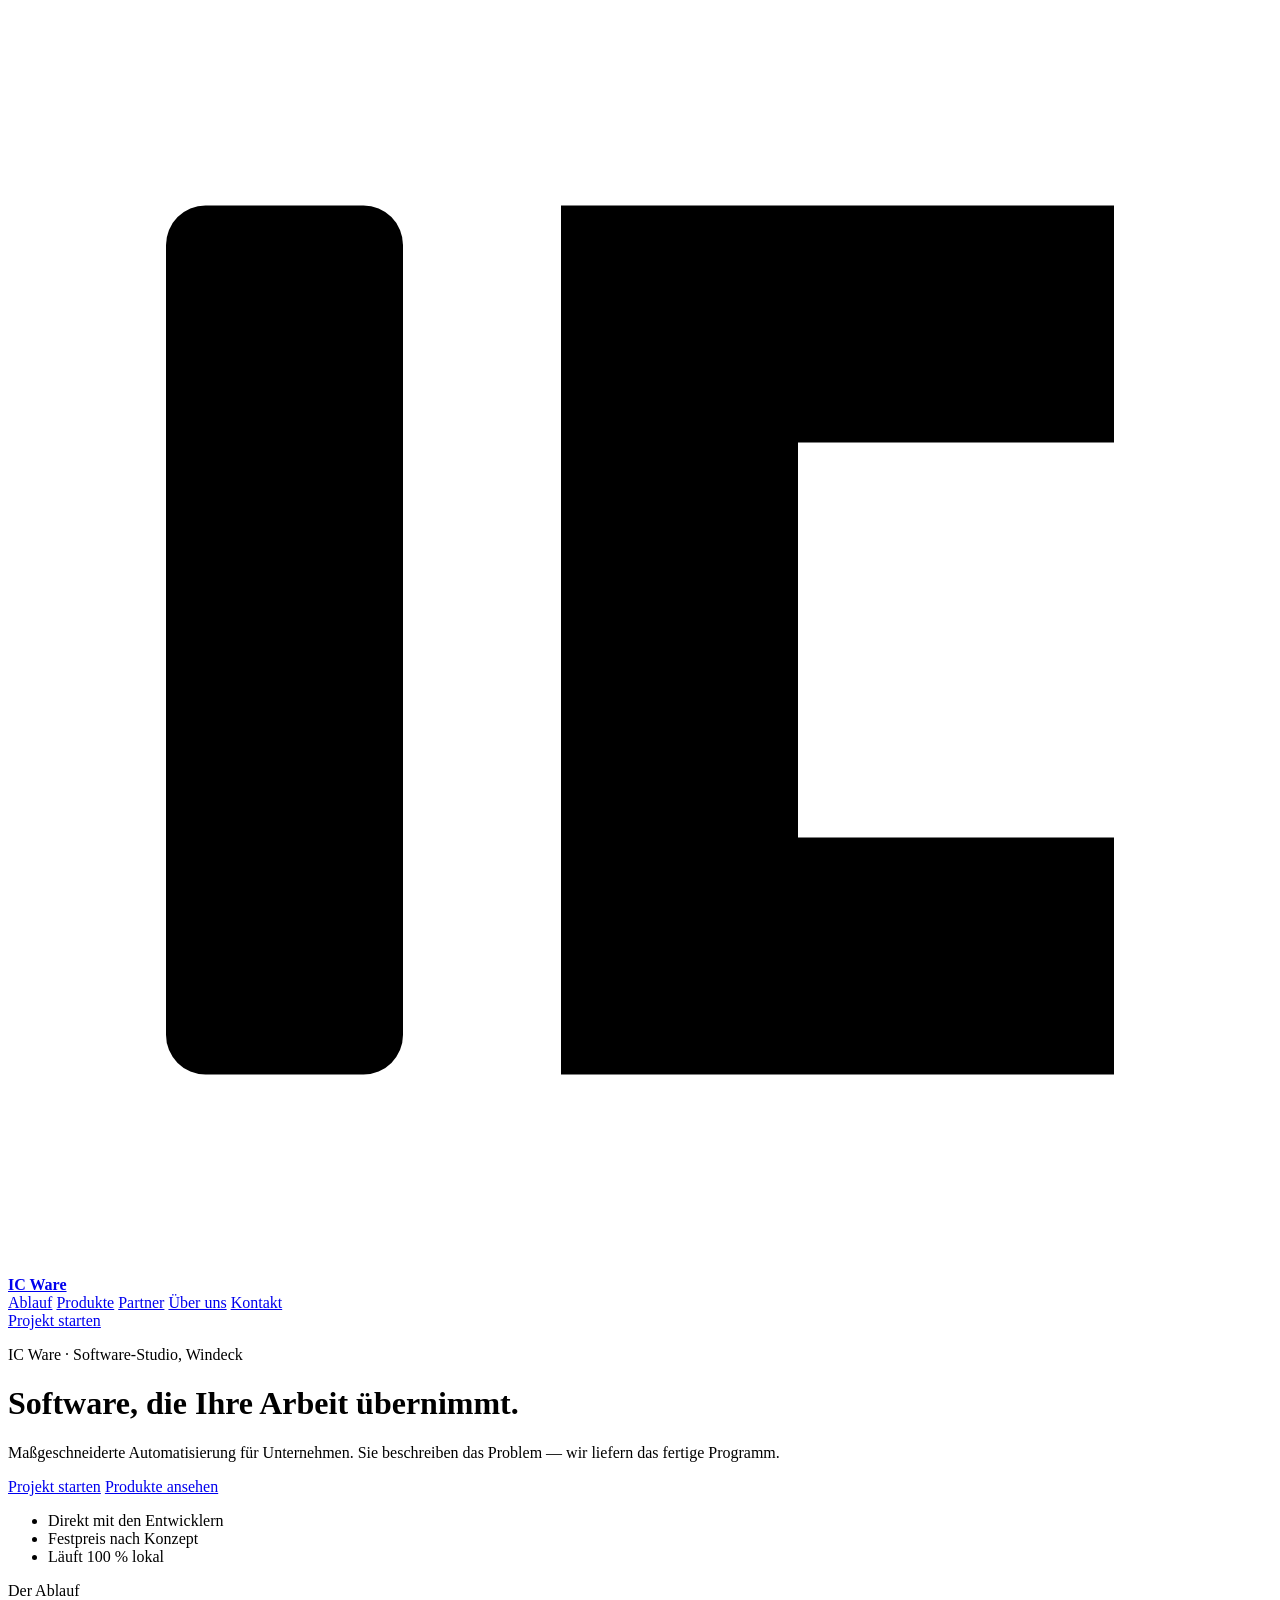
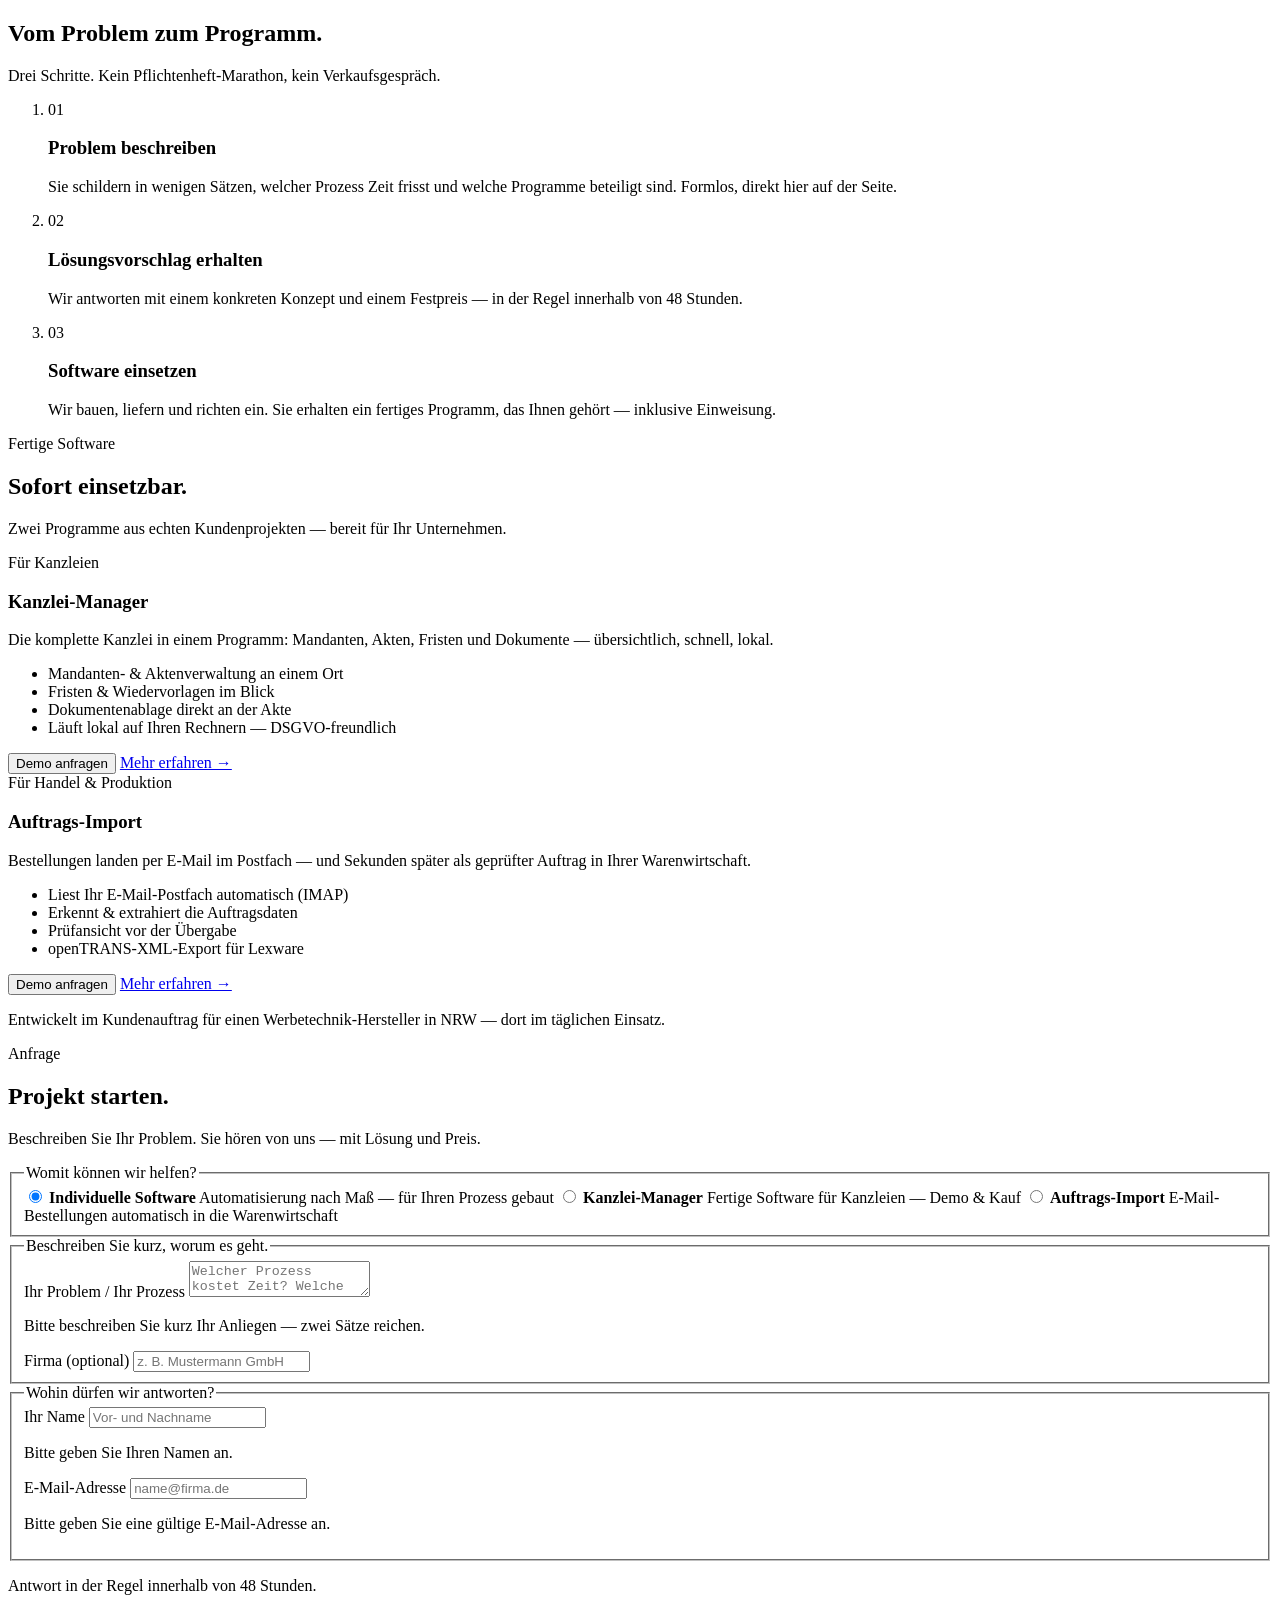
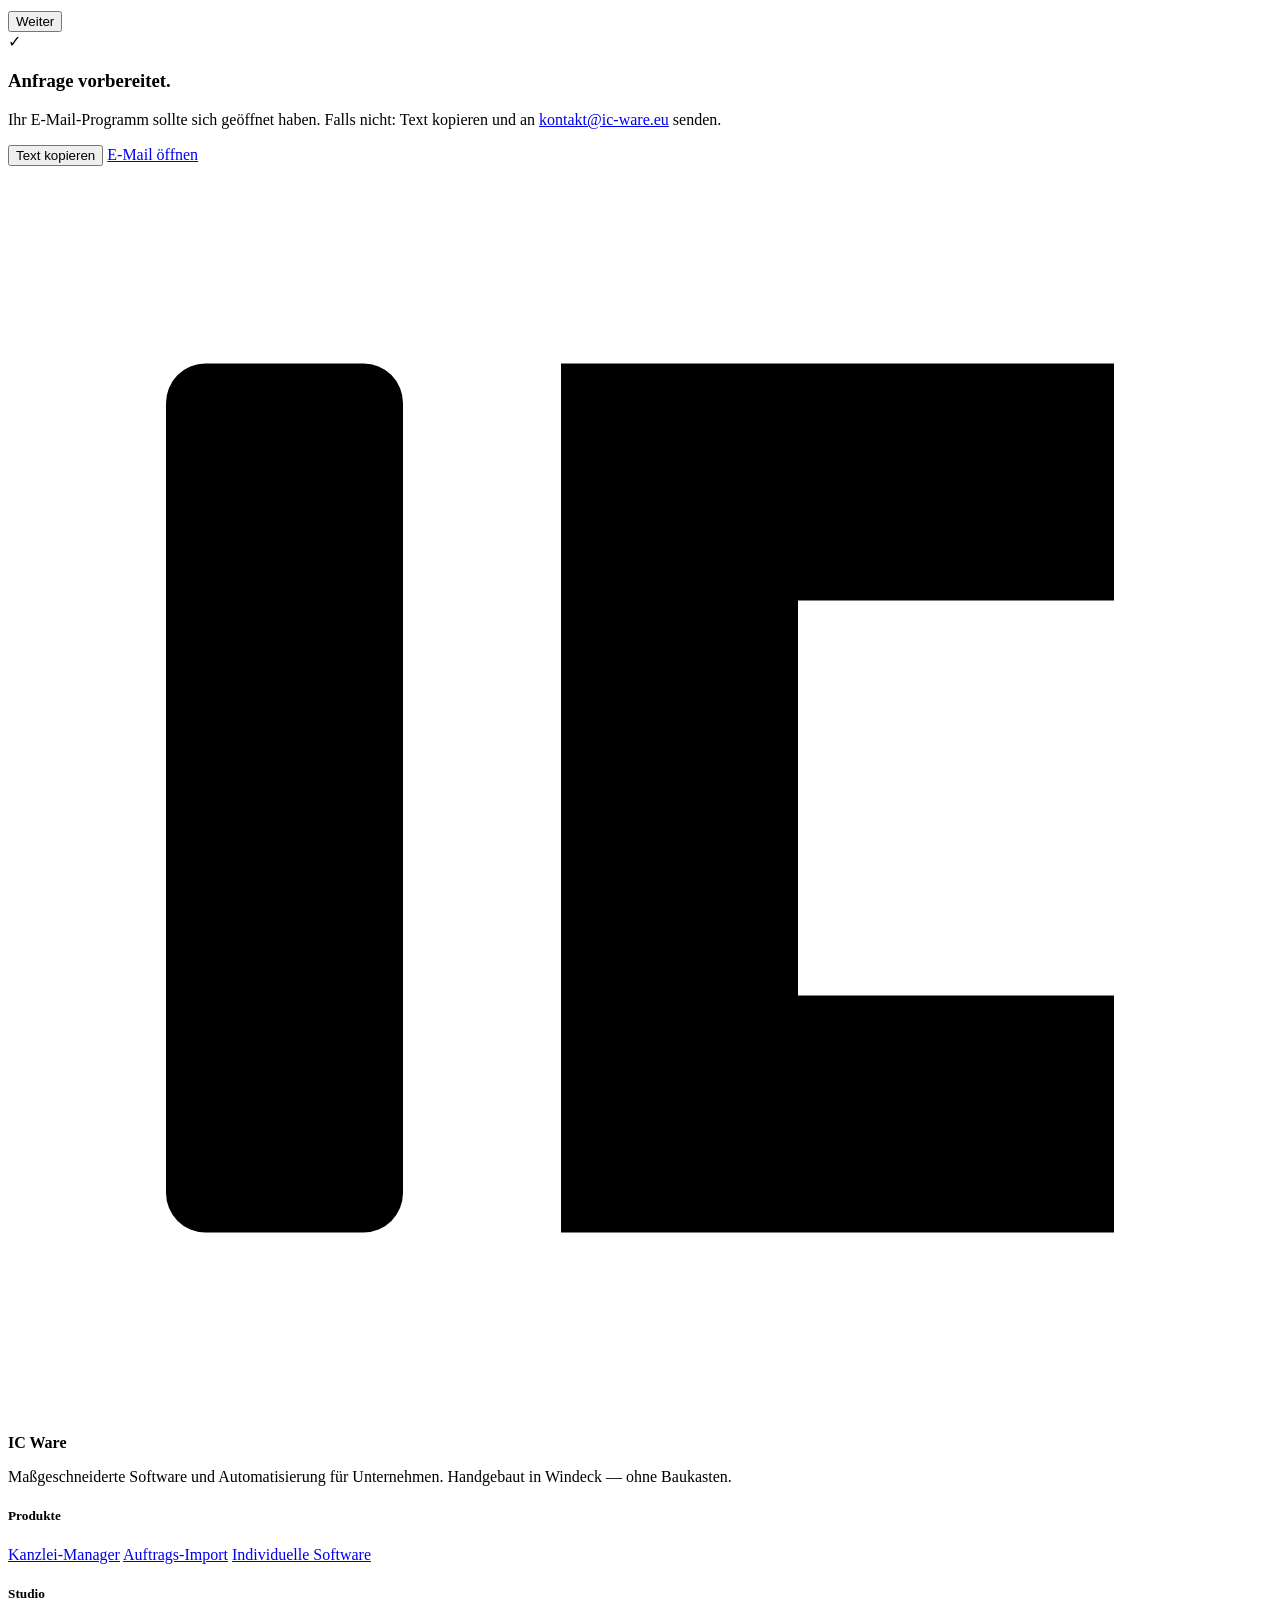
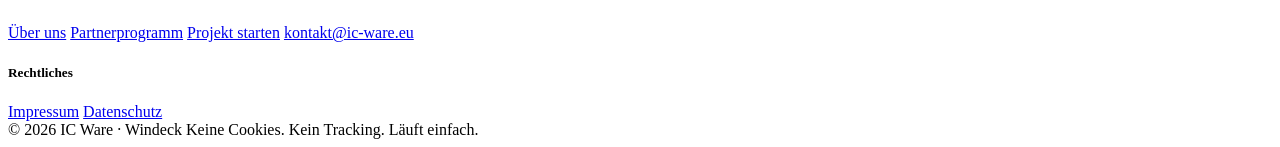
==== index.html @ 779ceffc "Add files via upload" ====
<!DOCTYPE html>
<html lang="de">
<head>
<meta charset="UTF-8">
<meta name="viewport" content="width=device-width, initial-scale=1.0">
<title>IC Ware — Software, die Ihre Arbeit übernimmt</title>
<meta name="description" content="IC Ware entwickelt maßgeschneiderte Automatisierungs-Software für Unternehmen. Problem beschreiben, Lösungsvorschlag erhalten, fertiges Programm einsetzen. Aus Windeck.">
<meta name="theme-color" content="#060708">
<meta property="og:title" content="IC Ware — Software, die Ihre Arbeit übernimmt">
<meta property="og:description" content="Maßgeschneiderte Automatisierung für Unternehmen. Sie beschreiben das Problem — wir liefern das fertige Programm.">
<meta property="og:type" content="website">
<meta property="og:locale" content="de_DE">
<link rel="icon" href="favicon.ico" sizes="any">
<link rel="apple-touch-icon" href="assets/apple-touch-icon.png">
<link rel="icon" type="image/svg+xml" href='data:image/svg+xml,<svg xmlns="http://www.w3.org/2000/svg" viewBox="0 0 32 32"><rect width="32" height="32" rx="7" fill="%23060708"/><rect x="4" y="5" width="6" height="22" rx="1" fill="%23F4F6F5"/><path d="M28 5 H14 V27 H28 V21 H20 V11 H28 Z" fill="%2319E56E"/></svg>'>
<link rel="preload" as="font" type="font/woff2" crossorigin href="assets/fonts/inter-tight-latin-600-normal.woff2">
<link rel="preload" as="font" type="font/woff2" crossorigin href="assets/fonts/inter-latin-400-normal.woff2">
<link rel="stylesheet" href="assets/style.css">
</head>
<body>

<!-- ================= NAV ================= -->
<nav class="island" id="island" aria-label="Hauptnavigation">
  <a class="logo" href="index.html" aria-label="IC Ware — Startseite">
    <svg viewBox="0 0 32 32" role="img" aria-label="IC Ware Logo">
      <rect x="4" y="5" width="6" height="22" rx="1" fill="var(--ink)"/>
      <path d="M28 5 H14 V27 H28 V21 H20 V11 H28 Z" fill="var(--brand)"/>
    </svg>
    <b>IC Ware</b>
  </a>
  <div class="links">
    <a href="#ablauf">Ablauf</a>
    <a href="#produkte">Produkte</a>
    <a href="partnerprogramm.html">Partner</a>
    <a href="ueber-uns.html">Über uns</a>
    <a href="#kontakt">Kontakt</a>
  </div>
  <a class="btn btn--sm magnetic" href="#kontakt">Projekt starten</a>
</nav>

<main id="top">

<!-- ================= HERO ================= -->
<header class="hero">
  <div class="aurora aurora--a" aria-hidden="true"></div>
  <div class="aurora aurora--b" aria-hidden="true"></div>
  <div class="wrap">
    <p class="eyebrow io"><span class="dot"></span>IC Ware · Software-Studio, Windeck</p>
    <h1 class="display io d1">Software, die Ihre Arbeit <span class="grad">übernimmt</span>.</h1>
    <p class="sub io d2">Maßgeschneiderte Automatisierung für Unternehmen. Sie beschreiben das Problem — wir liefern das fertige Programm.</p>
    <div class="cta io d3">
      <a class="btn magnetic" href="#kontakt">Projekt starten</a>
      <a class="btn btn--ghost" href="#produkte">Produkte ansehen</a>
    </div>
    <ul class="props io d4">
      <li>Direkt mit den Entwicklern</li>
      <li>Festpreis nach Konzept</li>
      <li>Läuft 100&nbsp;% lokal</li>
    </ul>
  </div>
</header>

<!-- ================= ABLAUF ================= -->
<section class="sec" id="ablauf">
  <div class="wrap">
    <div class="sec__head">
      <p class="eyebrow io"><span class="dot"></span>Der Ablauf</p>
      <h2 class="display io d1">Vom Problem zum Programm.</h2>
      <p class="lede io d2">Drei Schritte. Kein Pflichtenheft-Marathon, kein Verkaufsgespräch.</p>
    </div>

    <div class="flow" id="flow">
      <div class="beam" aria-hidden="true"><i id="beamFill"></i></div>
      <ol class="steps">
        <li class="step">
          <span class="num">01</span>
          <div>
            <h3>Problem beschreiben</h3>
            <p>Sie schildern in wenigen Sätzen, welcher Prozess Zeit frisst und welche Programme beteiligt sind. Formlos, direkt hier auf der Seite.</p>
          </div>
        </li>
        <li class="step">
          <span class="num">02</span>
          <div>
            <h3>Lösungsvorschlag erhalten</h3>
            <p>Wir antworten mit einem konkreten Konzept und einem Festpreis — in der Regel innerhalb von 48 Stunden.</p>
          </div>
        </li>
        <li class="step">
          <span class="num">03</span>
          <div>
            <h3>Software einsetzen</h3>
            <p>Wir bauen, liefern und richten ein. Sie erhalten ein fertiges Programm, das Ihnen gehört — inklusive Einweisung.</p>
          </div>
        </li>
      </ol>
    </div>
  </div>
</section>

<!-- ================= PRODUKTE ================= -->
<section class="sec" id="produkte">
  <div class="wrap">
    <div class="sec__head">
      <p class="eyebrow io"><span class="dot"></span>Fertige Software</p>
      <h2 class="display io d1">Sofort einsetzbar.</h2>
      <p class="lede io d2">Zwei Programme aus echten Kundenprojekten — bereit für Ihr Unternehmen.</p>
    </div>

    <div class="cards">
      <article class="card tilt io">
        <span class="tag">Für Kanzleien</span>
        <h3>Kanzlei-Manager</h3>
        <p>Die komplette Kanzlei in einem Programm: Mandanten, Akten, Fristen und Dokumente — übersichtlich, schnell, lokal.</p>
        <ul class="feat">
          <li>Mandanten- &amp; Aktenverwaltung an einem Ort</li>
          <li>Fristen &amp; Wiedervorlagen im Blick</li>
          <li>Dokumentenablage direkt an der Akte</li>
          <li>Läuft lokal auf Ihren Rechnern — DSGVO-freundlich</li>
        </ul>
        <div class="foot">
          <button class="btn btn--sm js-demo" data-typ="kanzlei" type="button">Demo anfragen</button>
          <a class="tlink" href="kanzlei-manager.html">Mehr erfahren&nbsp;→</a>
        </div>
      </article>

      <article class="card tilt io d1">
        <span class="tag">Für Handel &amp; Produktion</span>
        <h3>Auftrags-Import</h3>
        <p>Bestellungen landen per E-Mail im Postfach — und Sekunden später als geprüfter Auftrag in Ihrer Warenwirtschaft.</p>
        <ul class="feat">
          <li>Liest Ihr E-Mail-Postfach automatisch (IMAP)</li>
          <li>Erkennt &amp; extrahiert die Auftragsdaten</li>
          <li>Prüfansicht vor der Übergabe</li>
          <li>openTRANS-XML-Export für Lexware</li>
        </ul>
        <div class="foot">
          <button class="btn btn--sm js-demo" data-typ="import" type="button">Demo anfragen</button>
          <a class="tlink" href="auftrags-import.html">Mehr erfahren&nbsp;→</a>
        </div>
        <p class="ref">Entwickelt im Kundenauftrag für einen Werbetechnik-Hersteller in NRW — dort im täglichen Einsatz.</p>
      </article>
    </div>
  </div>
</section>

<!-- ================= BUCHUNG ================= -->
<section class="sec" id="kontakt">
  <div class="wrap">
    <div class="sec__head">
      <p class="eyebrow io"><span class="dot"></span>Anfrage</p>
      <h2 class="display io d1">Projekt starten.</h2>
      <p class="lede io d2">Beschreiben Sie Ihr Problem. Sie hören von uns — mit Lösung und Preis.</p>
    </div>

    <div class="shell io d2">
      <div class="prog" aria-hidden="true"><i id="progFill"></i></div>

      <form id="anfrage" novalidate>
        <!-- Schritt 1 -->
        <fieldset class="fstep active" data-i="0">
          <legend>Womit können wir helfen?</legend>
          <div class="opts">
            <label class="opt sel">
              <input type="radio" name="typ" value="custom" checked>
              <b>Individuelle Software</b>
              <span>Automatisierung nach Maß — für Ihren Prozess gebaut</span>
            </label>
            <label class="opt">
              <input type="radio" name="typ" value="kanzlei">
              <b>Kanzlei-Manager</b>
              <span>Fertige Software für Kanzleien — Demo &amp; Kauf</span>
            </label>
            <label class="opt">
              <input type="radio" name="typ" value="import">
              <b>Auftrags-Import</b>
              <span>E-Mail-Bestellungen automatisch in die Warenwirtschaft</span>
            </label>
          </div>
        </fieldset>

        <!-- Schritt 2 -->
        <fieldset class="fstep" data-i="1">
          <legend>Beschreiben Sie kurz, worum es geht.</legend>
          <div class="field" id="f-beschreibung">
            <label for="beschreibung">Ihr Problem / Ihr Prozess</label>
            <textarea id="beschreibung" name="beschreibung" placeholder="Welcher Prozess kostet Zeit? Welche Programme sind beteiligt? Formlos reicht völlig."></textarea>
            <p class="err">Bitte beschreiben Sie kurz Ihr Anliegen — zwei Sätze reichen.</p>
          </div>
          <div class="field">
            <label for="firma">Firma <span style="color:var(--muted)">(optional)</span></label>
            <input type="text" id="firma" name="firma" placeholder="z. B. Mustermann GmbH">
          </div>
        </fieldset>

        <!-- Schritt 3 -->
        <fieldset class="fstep" data-i="2">
          <legend>Wohin dürfen wir antworten?</legend>
          <div class="field" id="f-name">
            <label for="name">Ihr Name</label>
            <input type="text" id="name" name="name" placeholder="Vor- und Nachname" autocomplete="name">
            <p class="err">Bitte geben Sie Ihren Namen an.</p>
          </div>
          <div class="field" id="f-email">
            <label for="email">E-Mail-Adresse</label>
            <input type="email" id="email" name="email" placeholder="name@firma.de" autocomplete="email">
            <p class="err">Bitte geben Sie eine gültige E-Mail-Adresse an.</p>
          </div>
        </fieldset>

        <div class="frow" id="frow">
          <p class="hint" id="fhint">Antwort in der Regel innerhalb von 48&nbsp;Stunden.</p>
          <div class="fnav">
            <button class="btn btn--ghost" type="button" id="btnPrev" style="display:none">Zurück</button>
            <button class="btn magnetic" type="button" id="btnNext">Weiter</button>
            <button class="btn magnetic" type="submit" id="btnSend" style="display:none">Anfrage senden</button>
          </div>
        </div>
      </form>

      <!-- Erfolg -->
      <div class="done" id="done">
        <div class="ok">✓</div>
        <h3>Anfrage vorbereitet.</h3>
        <p>Ihr E-Mail-Programm sollte sich geöffnet haben. Falls nicht: Text kopieren und an <a href="mailto:kontakt@ic-ware.eu">kontakt@ic-ware.eu</a> senden.</p>
        <div class="sum" id="sum"></div>
        <div class="fnav">
          <button class="btn btn--ghost" type="button" id="btnCopy">Text kopieren</button>
          <a class="btn" id="btnMail" href="#">E-Mail öffnen</a>
        </div>
      </div>
    </div>
  </div>
</section>

</main>

<!-- ================= FOOTER ================= -->
<footer class="footer">
  <div class="footer__grid">
    <div class="fbrand">
      <span class="logo">
        <svg viewBox="0 0 32 32" aria-hidden="true">
          <rect x="4" y="5" width="6" height="22" rx="1" fill="var(--ink)"/>
          <path d="M28 5 H14 V27 H28 V21 H20 V11 H28 Z" fill="var(--brand)"/>
        </svg>
        <b>IC Ware</b>
      </span>
      <p>Maßgeschneiderte Software und Automatisierung für Unternehmen. Handgebaut in Windeck — ohne Baukasten.</p>
    </div>
    <div class="fcols">
      <div class="fcol">
        <h5>Produkte</h5>
        <a href="kanzlei-manager.html">Kanzlei-Manager</a>
        <a href="auftrags-import.html">Auftrags-Import</a>
        <a href="index.html#kontakt">Individuelle Software</a>
      </div>
      <div class="fcol">
        <h5>Studio</h5>
        <a href="ueber-uns.html">Über uns</a>
        <a href="partnerprogramm.html">Partnerprogramm</a>
        <a href="index.html#kontakt">Projekt starten</a>
        <a href="mailto:kontakt@ic-ware.eu">kontakt@ic-ware.eu</a>
      </div>
      <div class="fcol">
        <h5>Rechtliches</h5>
        <a href="impressum.html">Impressum</a>
        <a href="datenschutz.html">Datenschutz</a>
      </div>
    </div>
  </div>
  <div class="footer__base">
    <span>© <span id="jahr">2026</span> IC Ware · Windeck</span>
    <span>Keine Cookies. Kein Tracking. Läuft einfach.</span>
  </div>
</footer>

<script src="assets/site.js"></script>
</body>
</html>
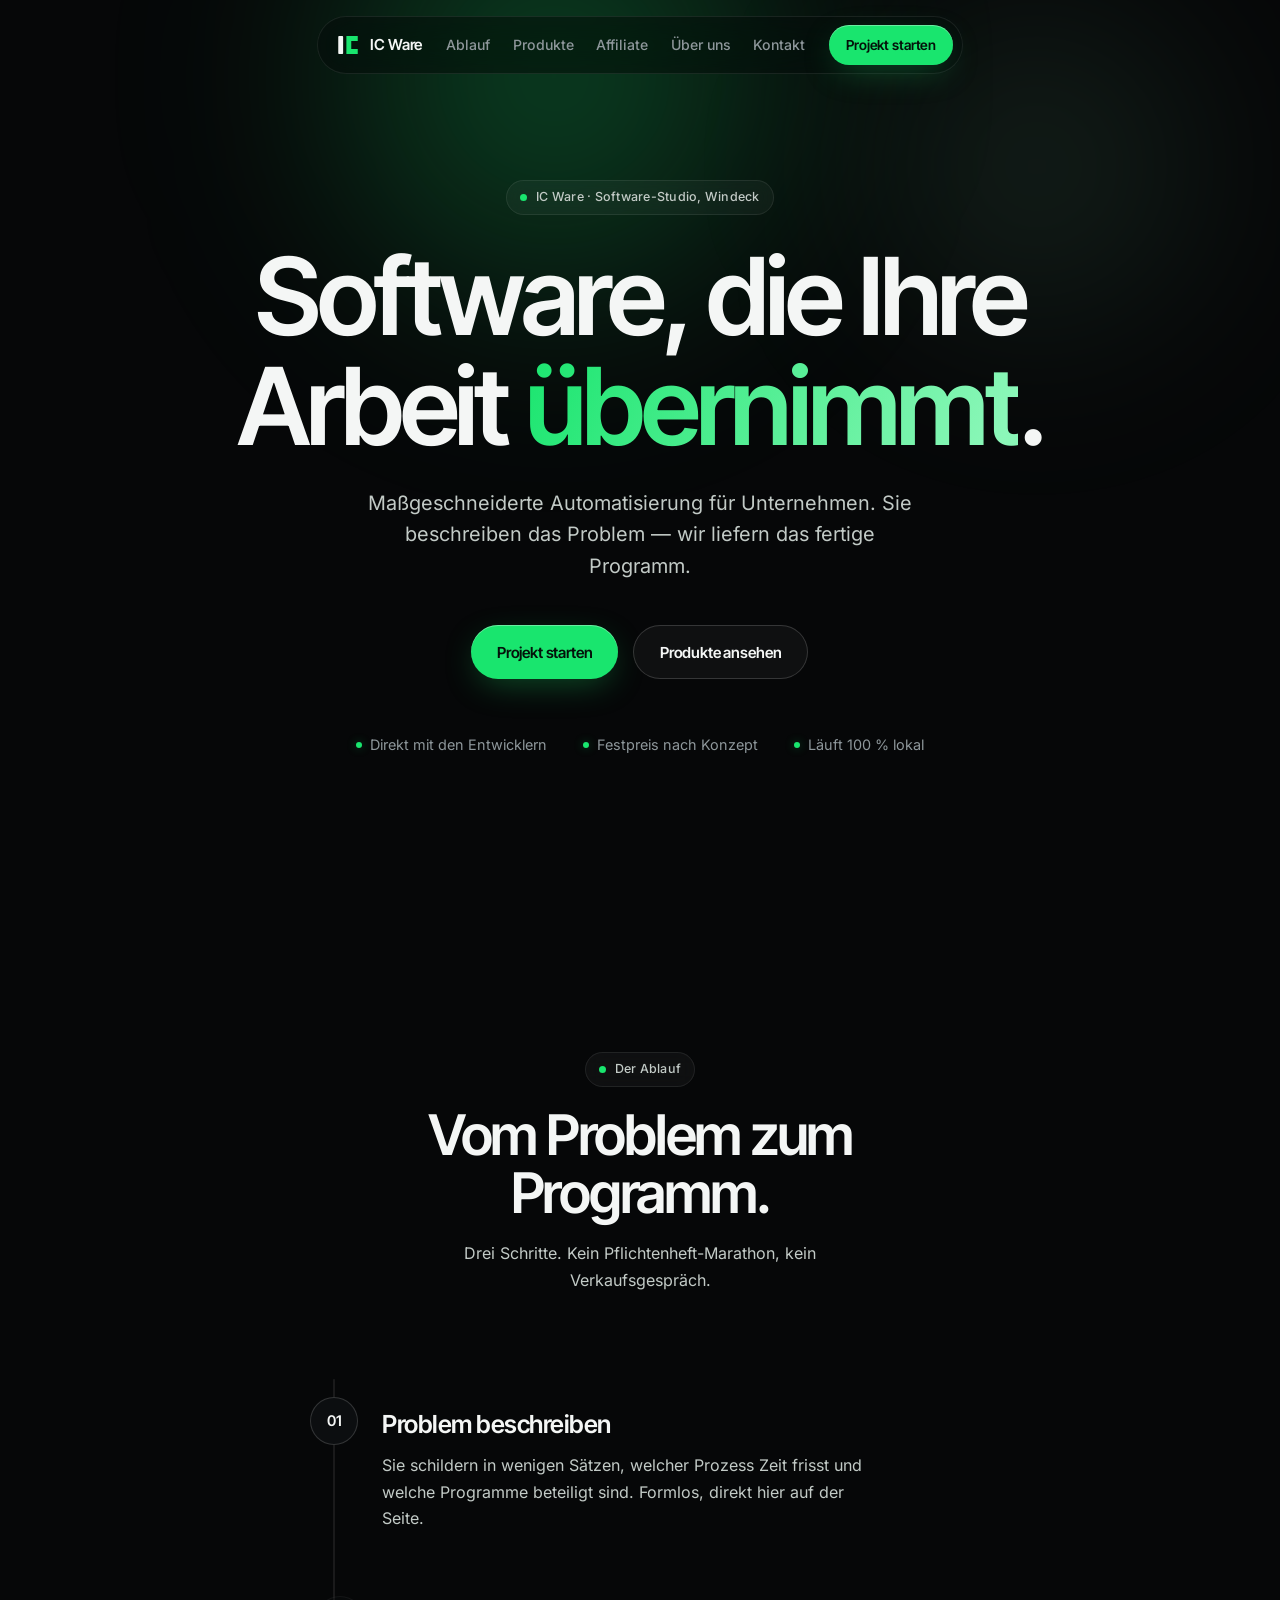
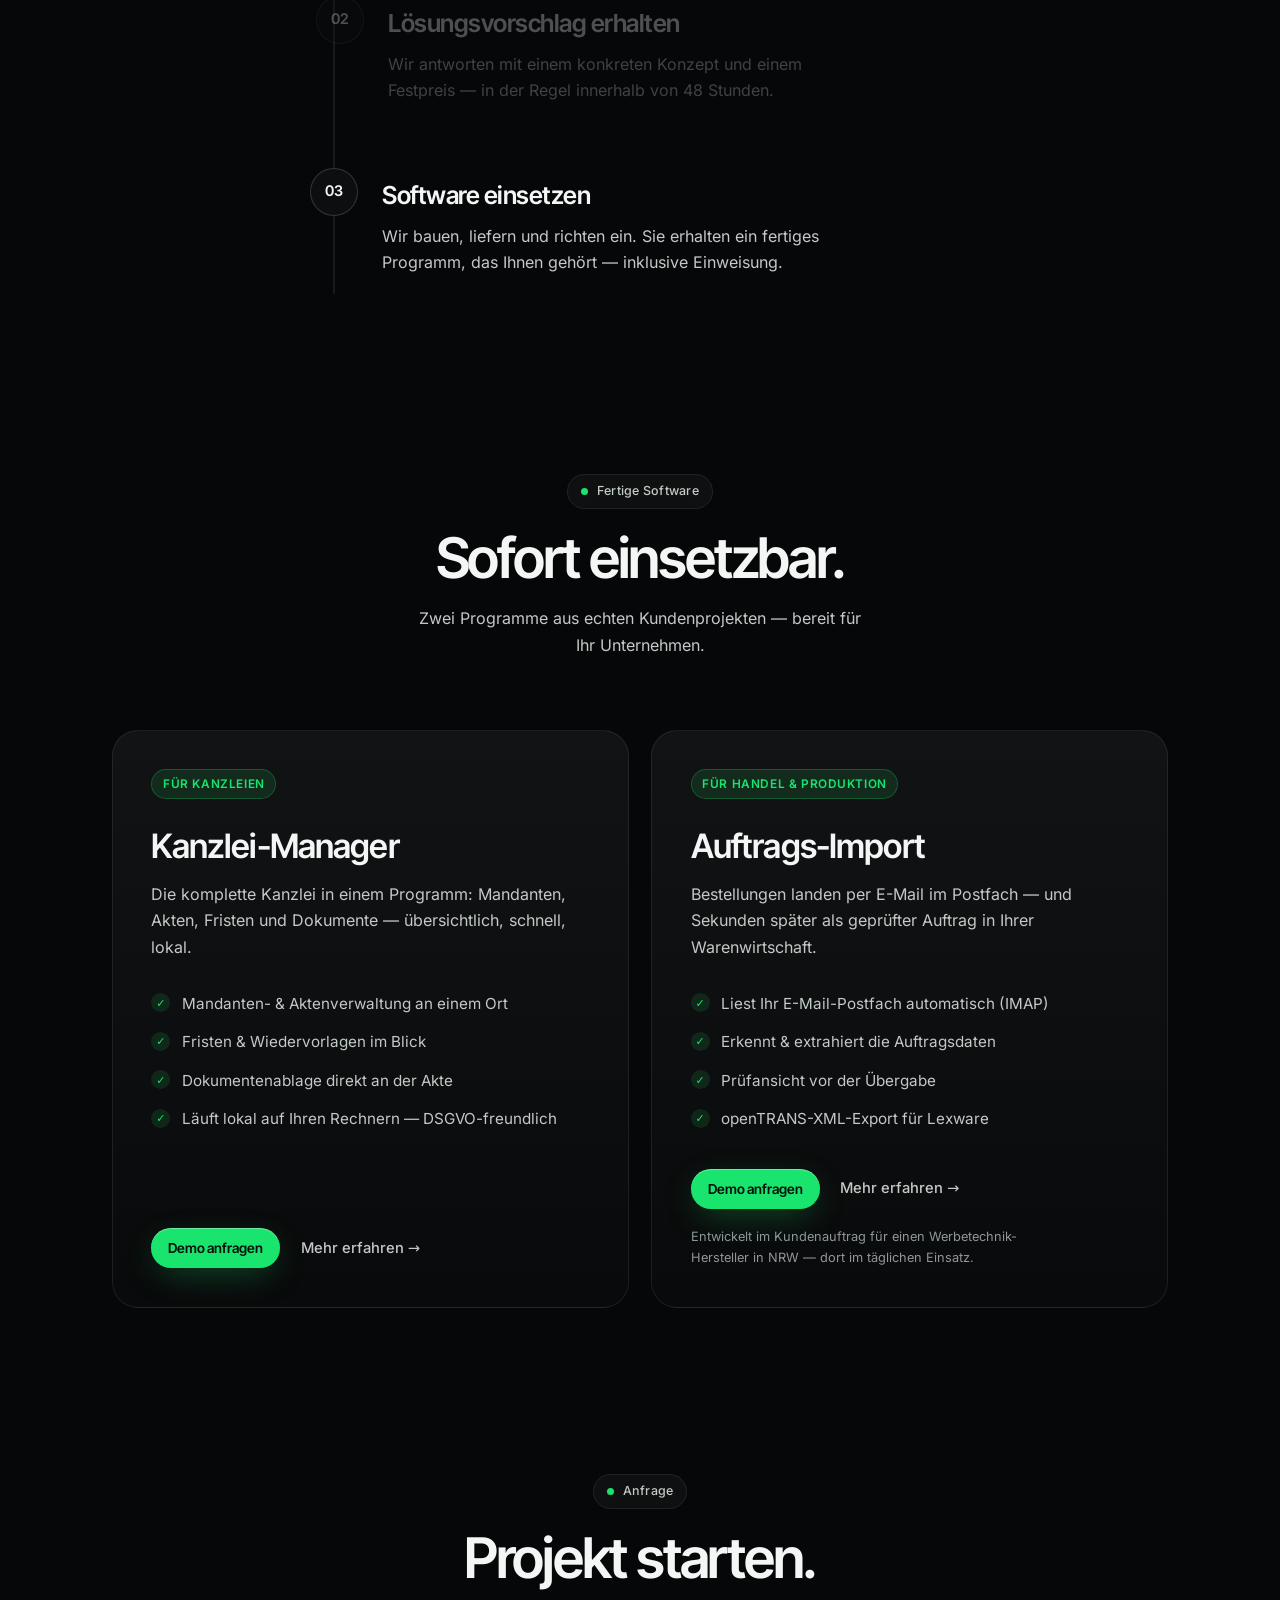
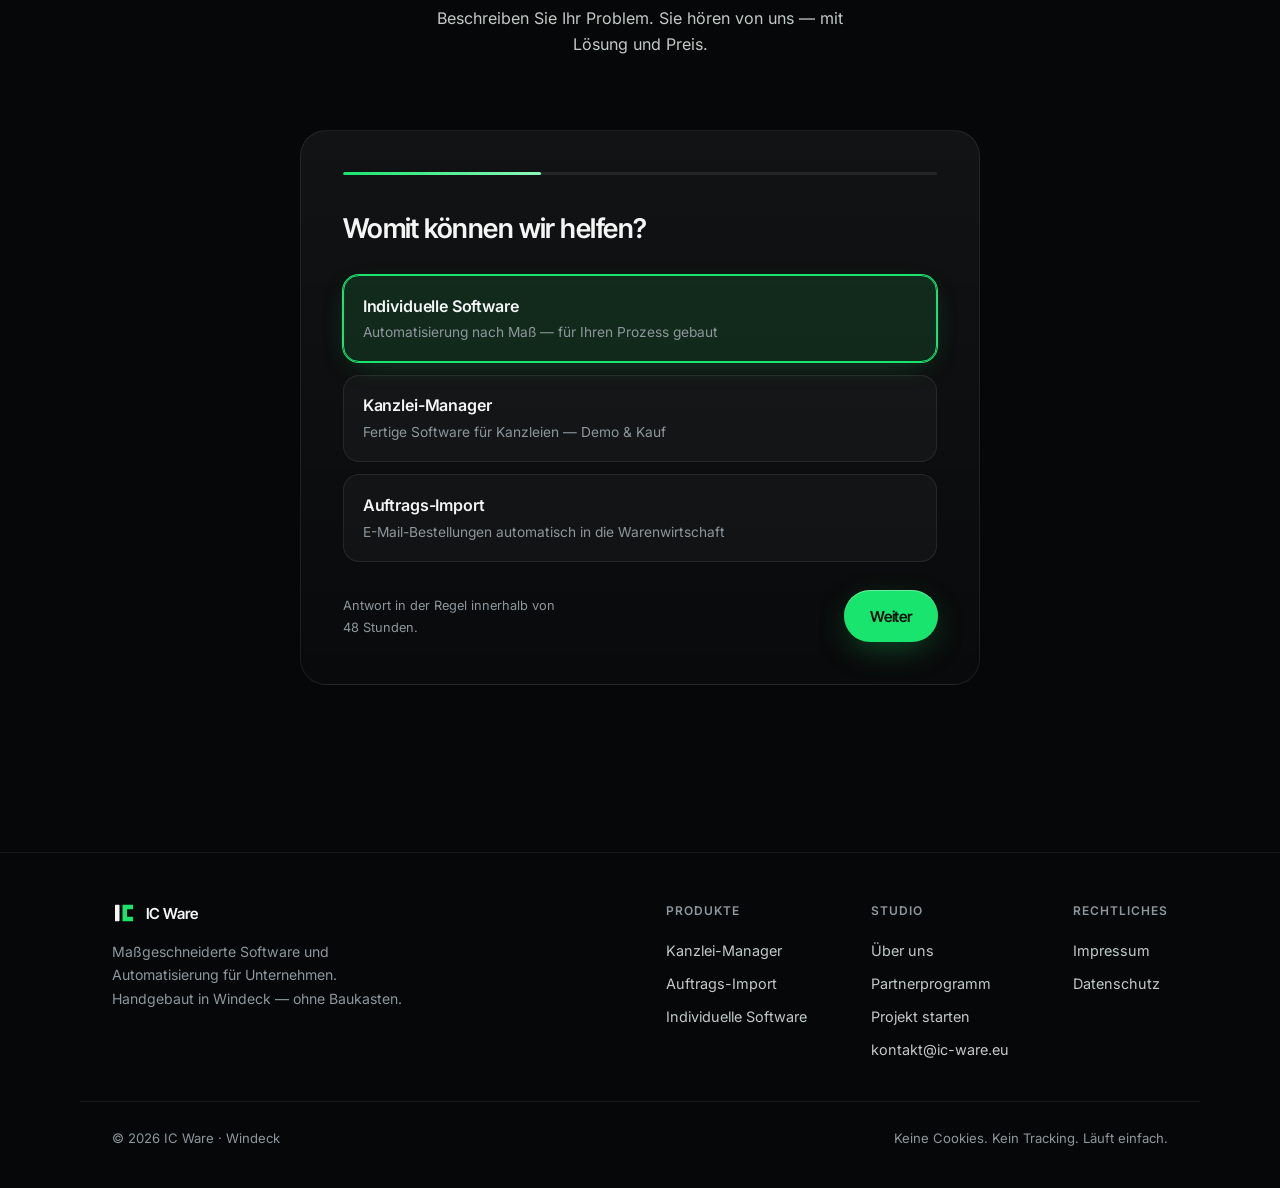
==== commit a3054dba: "Update index.html changed the aff name" ====
--- a/index.html
+++ b/index.html
@@ -31,7 +31,7 @@
   <div class="links">
     <a href="#ablauf">Ablauf</a>
     <a href="#produkte">Produkte</a>
-    <a href="partnerprogramm.html">Partner</a>
+    <a href="partnerprogramm.html">Affiliate</a>
     <a href="ueber-uns.html">Über uns</a>
     <a href="#kontakt">Kontakt</a>
   </div>
--- a/assets/style.css
+++ b/assets/style.css
@@ -0,0 +1,826 @@
+/* ============================================================
+   IC LABS — Stylesheet
+   Dark, weich, präzise. Spring Green (#19E56E) als einzige Farbe.
+   Schriften: selbst gehostet (DSGVO-sauber, keine externen Dienste).
+   ============================================================ */
+
+/* ---------- Schriften (lokal) ---------- */
+@font-face{
+  font-family:"Inter Tight";font-style:normal;font-weight:500;font-display:swap;
+  src:url("fonts/inter-tight-latin-500-normal.woff2") format("woff2");
+  unicode-range:U+0000-00FF,U+0131,U+0152-0153,U+02BB-02BC,U+02C6,U+02DA,U+02DC,U+2000-206F,U+2074,U+20AC,U+2122,U+2191,U+2193,U+2212,U+2215,U+FEFF,U+FFFD;
+}
+@font-face{
+  font-family:"Inter Tight";font-style:normal;font-weight:600;font-display:swap;
+  src:url("fonts/inter-tight-latin-600-normal.woff2") format("woff2");
+  unicode-range:U+0000-00FF,U+0131,U+0152-0153,U+02BB-02BC,U+02C6,U+02DA,U+02DC,U+2000-206F,U+2074,U+20AC,U+2122,U+2191,U+2193,U+2212,U+2215,U+FEFF,U+FFFD;
+}
+@font-face{
+  font-family:"Inter Tight";font-style:normal;font-weight:700;font-display:swap;
+  src:url("fonts/inter-tight-latin-700-normal.woff2") format("woff2");
+  unicode-range:U+0000-00FF,U+0131,U+0152-0153,U+02BB-02BC,U+02C6,U+02DA,U+02DC,U+2000-206F,U+2074,U+20AC,U+2122,U+2191,U+2193,U+2212,U+2215,U+FEFF,U+FFFD;
+}
+@font-face{
+  font-family:"Inter";font-style:normal;font-weight:400;font-display:swap;
+  src:url("fonts/inter-latin-400-normal.woff2") format("woff2");
+  unicode-range:U+0000-00FF,U+0131,U+0152-0153,U+02BB-02BC,U+02C6,U+02DA,U+02DC,U+2000-206F,U+2074,U+20AC,U+2122,U+2191,U+2193,U+2212,U+2215,U+FEFF,U+FFFD;
+}
+@font-face{
+  font-family:"Inter";font-style:normal;font-weight:500;font-display:swap;
+  src:url("fonts/inter-latin-500-normal.woff2") format("woff2");
+  unicode-range:U+0000-00FF,U+0131,U+0152-0153,U+02BB-02BC,U+02C6,U+02DA,U+02DC,U+2000-206F,U+2074,U+20AC,U+2122,U+2191,U+2193,U+2212,U+2215,U+FEFF,U+FFFD;
+}
+@font-face{
+  font-family:"Inter";font-style:normal;font-weight:600;font-display:swap;
+  src:url("fonts/inter-latin-600-normal.woff2") format("woff2");
+  unicode-range:U+0000-00FF,U+0131,U+0152-0153,U+02BB-02BC,U+02C6,U+02DA,U+02DC,U+2000-206F,U+2074,U+20AC,U+2122,U+2191,U+2193,U+2212,U+2215,U+FEFF,U+FFFD;
+}
+
+/* ---------- Tokens ---------- */
+:root{
+  --void:   #060708;
+  --surface:#0C0E10;
+  --ink:    #F4F6F5;
+  --muted:  #8E979B;
+  --muted2: #C2CAC6;
+  --line:   rgba(255,255,255,.08);
+  --line-2: rgba(255,255,255,.16);
+  --glass:  rgba(255,255,255,.04);
+  --brand:  #19E56E;
+  --brand-2:#8CF7B9;
+  --brand-soft: rgba(25,229,110,.12);
+  --brand-glow: rgba(25,229,110,.35);
+  --warn:   #FFC46B;
+
+  --f-display:"Inter Tight", system-ui, sans-serif;
+  --f-text:   "Inter", system-ui, sans-serif;
+
+  --wrap: 1120px;
+  --pad: clamp(1.25rem, 4vw, 2rem);
+  --sec: clamp(6.5rem, 13vw, 11rem);
+  --r-lg: 26px;
+  --r-md: 16px;
+}
+
+*{margin:0;padding:0;box-sizing:border-box}
+html{scroll-behavior:smooth;scroll-padding-top:110px}
+body{
+  background:
+    radial-gradient(1100px 520px at 50% -8%, rgba(25,229,110,.08), transparent 60%),
+    var(--void);
+  color:var(--ink);
+  font-family:var(--f-text);
+  font-size:1rem;
+  line-height:1.65;
+  -webkit-font-smoothing:antialiased;
+  text-rendering:optimizeLegibility;
+  overflow-x:hidden;
+  min-height:100vh;
+  display:flex;flex-direction:column;
+}
+main{flex:1}
+::selection{background:var(--brand);color:#04120A}
+a{color:inherit;text-decoration:none}
+button{font:inherit;color:inherit;background:none;border:none;cursor:pointer}
+img,svg{display:block}
+:focus-visible{outline:2px solid var(--brand);outline-offset:3px;border-radius:6px}
+
+.wrap{max-width:var(--wrap);margin-inline:auto;padding-inline:var(--pad)}
+
+/* ---------- Typo ---------- */
+.display{
+  font-family:var(--f-display);
+  font-weight:600;
+  letter-spacing:-.04em;
+  line-height:1.03;
+}
+.eyebrow{
+  display:inline-flex;align-items:center;gap:.55rem;
+  font-size:.78rem;font-weight:500;letter-spacing:.02em;
+  color:var(--muted2);
+  padding:.5em 1.05em;
+  border:1px solid var(--line);
+  border-radius:999px;
+  background:var(--glass);
+  backdrop-filter:blur(8px);
+}
+.eyebrow .dot{
+  width:7px;height:7px;border-radius:50%;
+  background:var(--brand);
+  box-shadow:0 0 0 0 var(--brand-glow);
+  animation:pulse 2.6s ease-out infinite;
+}
+@keyframes pulse{
+  0%{box-shadow:0 0 0 0 var(--brand-glow)}
+  70%{box-shadow:0 0 0 9px rgba(25,229,110,0)}
+  100%{box-shadow:0 0 0 0 rgba(25,229,110,0)}
+}
+.grad{
+  background:linear-gradient(115deg,var(--brand) 0%,var(--brand-2) 50%,var(--brand) 100%);
+  background-size:200% 100%;
+  -webkit-background-clip:text;background-clip:text;
+  color:transparent;
+  animation:shine 7s ease-in-out infinite;
+}
+@keyframes shine{0%,100%{background-position:0% 0}50%{background-position:100% 0}}
+.tlink{
+  color:var(--muted2);font-weight:500;font-size:.92rem;
+  transition:color .2s ease;
+}
+.tlink:hover{color:var(--brand)}
+
+/* ---------- Buttons ---------- */
+.btn{
+  display:inline-flex;align-items:center;justify-content:center;gap:.5rem;
+  font-family:var(--f-display);font-weight:600;font-size:.95rem;
+  letter-spacing:-.01em;
+  padding:.9em 1.7em;border-radius:999px;
+  background:var(--brand);color:#04120A;
+  box-shadow:0 10px 34px -8px var(--brand-glow), inset 0 1px 0 rgba(255,255,255,.35);
+  transition:transform .25s cubic-bezier(.2,.8,.2,1), box-shadow .25s ease, filter .25s ease;
+  will-change:transform;
+}
+.btn:hover{filter:brightness(1.07);box-shadow:0 14px 44px -8px var(--brand-glow), inset 0 1px 0 rgba(255,255,255,.35)}
+.btn:active{transform:scale(.97)}
+.btn--ghost{
+  background:var(--glass);color:var(--ink);
+  border:1px solid var(--line-2);
+  box-shadow:none;backdrop-filter:blur(8px);
+}
+.btn--ghost:hover{background:rgba(255,255,255,.08);filter:none}
+.btn--sm{padding:.62em 1.25em;font-size:.86rem}
+
+/* ---------- Nav-Insel ---------- */
+.island{
+  position:fixed;top:16px;left:50%;transform:translateX(-50%);
+  z-index:100;
+  display:flex;align-items:center;gap:1.5rem;
+  padding:.5rem .55rem .5rem 1.05rem;
+  border-radius:999px;
+  border:1px solid var(--line);
+  background:rgba(9,11,12,.55);
+  backdrop-filter:blur(20px) saturate(150%);
+  -webkit-backdrop-filter:blur(20px) saturate(150%);
+  transition:background .3s ease, box-shadow .3s ease;
+  max-width:calc(100vw - 2rem);
+  white-space:nowrap;
+}
+.island.scrolled{
+  background:rgba(9,11,12,.8);
+  box-shadow:0 14px 50px -12px rgba(0,0,0,.7);
+}
+.island .logo{display:flex;align-items:center;gap:.6rem}
+.island .logo svg{width:26px;height:26px}
+.island .logo b{
+  font-family:var(--f-display);font-weight:600;font-size:.95rem;letter-spacing:-.01em;
+}
+.island .links{display:flex;gap:1.4rem}
+.island .links a{
+  font-size:.88rem;font-weight:500;color:var(--muted);
+  transition:color .2s ease;
+}
+.island .links a:hover{color:var(--ink)}
+
+/* ---------- Held (Startseite) ---------- */
+.hero{
+  position:relative;
+  padding:clamp(10rem,20vh,13rem) 0 clamp(5rem,10vw,8rem);
+  text-align:center;
+  overflow:clip;
+}
+.aurora{
+  position:absolute;border-radius:50%;filter:blur(90px);
+  pointer-events:none;z-index:-1;
+}
+.aurora--a{
+  width:56vw;height:56vw;max-width:760px;max-height:760px;
+  left:50%;top:-22vw;transform:translateX(-62%);
+  background:radial-gradient(circle,rgba(25,229,110,.32),transparent 62%);
+  animation:drift 20s ease-in-out infinite alternate;
+}
+.aurora--b{
+  width:42vw;height:42vw;max-width:560px;max-height:560px;
+  left:60%;top:-8vw;
+  background:radial-gradient(circle,rgba(140,247,185,.14),transparent 60%);
+  animation:drift 26s ease-in-out infinite alternate-reverse;
+}
+@keyframes drift{
+  from{transform:translate(-62%,0) scale(1)}
+  to{transform:translate(-48%,7%) scale(1.12)}
+}
+.hero h1{
+  font-size:clamp(3rem,8.4vw,6.9rem);
+  max-width:15ch;
+  margin:1.6rem auto 0;
+}
+.hero .sub{
+  font-size:clamp(1.05rem,1.6vw,1.24rem);
+  color:var(--muted2);
+  max-width:44ch;
+  margin:1.6rem auto 0;
+  line-height:1.6;
+}
+.hero .cta{
+  display:flex;justify-content:center;flex-wrap:wrap;gap:.9rem;
+  margin-top:2.6rem;
+}
+.props{
+  list-style:none;
+  display:flex;justify-content:center;flex-wrap:wrap;
+  gap:.6rem 2.2rem;
+  margin-top:3.4rem;
+}
+.props li{
+  display:flex;align-items:center;gap:.55rem;
+  font-size:.9rem;color:var(--muted);
+}
+.props li::before{
+  content:"";width:6px;height:6px;border-radius:50%;
+  background:var(--brand);flex:none;
+  box-shadow:0 0 10px var(--brand-glow);
+}
+
+/* ---------- Abschnitte ---------- */
+.sec{padding-top:var(--sec)}
+.sec__head{text-align:center;max-width:640px;margin-inline:auto}
+.sec__head h2{
+  font-size:clamp(2.1rem,4.6vw,3.5rem);
+  margin-top:1.3rem;
+}
+.sec__head .lede{
+  color:var(--muted2);
+  margin:1.1rem auto 0;
+  max-width:46ch;
+}
+
+/* ---------- Ablauf (Scroll-Beam) ---------- */
+.flow{
+  position:relative;
+  max-width:660px;
+  margin:clamp(3rem,6vw,4.5rem) auto 0;
+}
+.beam{
+  position:absolute;left:23px;top:14px;bottom:14px;width:2px;
+  background:var(--line);border-radius:2px;
+}
+.beam i{
+  position:absolute;left:0;top:0;width:100%;height:0;
+  background:linear-gradient(180deg,var(--brand),rgba(25,229,110,.25));
+  box-shadow:0 0 14px var(--brand-glow);
+  border-radius:2px;
+}
+.steps{list-style:none}
+.step{
+  position:relative;
+  display:grid;grid-template-columns:48px 1fr;gap:1.5rem;
+  padding:2rem 0;
+  opacity:.3;
+  transform:translateX(6px);
+  transition:opacity .55s ease, transform .55s ease;
+}
+.step.active{opacity:1;transform:none}
+.step .num{
+  width:48px;height:48px;border-radius:50%;
+  display:flex;align-items:center;justify-content:center;
+  font-family:var(--f-display);font-weight:600;font-size:.92rem;
+  border:1px solid var(--line-2);
+  background:var(--surface);
+  transition:all .45s ease;
+  position:relative;z-index:1;
+}
+.step.active .num{
+  background:var(--brand);color:#04120A;border-color:var(--brand);
+  box-shadow:0 0 28px var(--brand-glow);
+}
+.step h3{
+  font-family:var(--f-display);font-weight:600;letter-spacing:-.02em;
+  font-size:clamp(1.25rem,2.4vw,1.55rem);
+  margin:.45rem 0 .45rem;
+}
+.step p{color:var(--muted2);max-width:48ch}
+
+/* ---------- Produktkarten (Startseite) ---------- */
+.cards{
+  display:grid;grid-template-columns:1fr 1fr;
+  gap:1.4rem;
+  margin-top:clamp(3rem,6vw,4.5rem);
+}
+.card{
+  position:relative;overflow:hidden;
+  border-radius:var(--r-lg);
+  border:1px solid var(--line);
+  background:linear-gradient(180deg,rgba(255,255,255,.05),rgba(255,255,255,.015));
+  padding:clamp(1.8rem,3vw,2.5rem);
+  transform-style:preserve-3d;
+  transition:border-color .3s ease;
+  display:flex;flex-direction:column;
+}
+.card::before{
+  content:"";position:absolute;inset:0;
+  background:radial-gradient(420px circle at var(--mx,50%) var(--my,0%), var(--brand-soft), transparent 65%);
+  opacity:0;transition:opacity .35s ease;
+  pointer-events:none;
+}
+.card:hover{border-color:rgba(25,229,110,.35)}
+.card:hover::before{opacity:1}
+.tag{
+  align-self:flex-start;
+  font-size:.74rem;font-weight:600;letter-spacing:.05em;text-transform:uppercase;
+  color:var(--brand);
+  background:var(--brand-soft);
+  border:1px solid rgba(25,229,110,.25);
+  padding:.35em .9em;border-radius:999px;
+}
+.card h3{
+  font-family:var(--f-display);font-weight:600;letter-spacing:-.025em;
+  font-size:clamp(1.6rem,2.8vw,2.1rem);
+  margin:1.15rem 0 .5rem;
+}
+.card > p{color:var(--muted2);max-width:44ch}
+.feat{list-style:none;margin-top:1.5rem;flex:1}
+.feat li{
+  display:flex;align-items:flex-start;gap:.7rem;
+  padding:.42rem 0;
+  color:var(--muted2);font-size:.95rem;
+}
+.feat li::before{
+  content:"✓";
+  flex:none;
+  width:19px;height:19px;border-radius:50%;
+  display:inline-flex;align-items:center;justify-content:center;
+  font-size:11px;font-weight:700;
+  color:var(--brand);background:var(--brand-soft);
+  margin-top:.22em;
+}
+.card .foot{
+  margin-top:1.9rem;
+  display:flex;align-items:center;gap:1.3rem;flex-wrap:wrap;
+}
+.card .ref{
+  margin-top:1.1rem;
+  font-size:.8rem;color:var(--muted);
+}
+
+/* ---------- Buchung / Formular ---------- */
+.shell{
+  max-width:680px;
+  margin:clamp(3rem,6vw,4.5rem) auto 0;
+  border-radius:var(--r-lg);
+  border:1px solid var(--line);
+  background:linear-gradient(180deg,rgba(255,255,255,.05),rgba(255,255,255,.015));
+  padding:clamp(1.6rem,4vw,2.6rem);
+  position:relative;overflow:hidden;
+}
+.prog{
+  height:3px;border-radius:99px;background:var(--line);
+  margin-bottom:2rem;overflow:hidden;
+}
+.prog i{
+  display:block;height:100%;width:33.34%;
+  background:linear-gradient(90deg,var(--brand),var(--brand-2));
+  border-radius:99px;
+  transition:width .45s cubic-bezier(.2,.8,.2,1);
+  box-shadow:0 0 12px var(--brand-glow);
+}
+.fstep{border:none;display:none}
+.fstep.active{display:block;animation:stepIn .45s cubic-bezier(.2,.8,.2,1)}
+@keyframes stepIn{
+  from{opacity:0;transform:translateX(26px)}
+  to{opacity:1;transform:none}
+}
+.fstep legend{
+  font-family:var(--f-display);font-weight:600;letter-spacing:-.02em;
+  font-size:clamp(1.3rem,2.6vw,1.7rem);
+  margin-bottom:1.4rem;
+}
+.opts{display:grid;gap:.8rem}
+.opt{
+  position:relative;display:block;
+  padding:1.05rem 1.2rem;
+  border:1px solid var(--line);border-radius:var(--r-md);
+  background:rgba(255,255,255,.03);
+  cursor:pointer;
+  transition:border-color .25s ease, background .25s ease, transform .25s ease;
+}
+.opt:hover{border-color:var(--line-2);transform:translateY(-1px)}
+.opt input{position:absolute;opacity:0;pointer-events:none}
+.opt b{display:block;font-weight:600;font-size:1rem;letter-spacing:-.01em}
+.opt span{display:block;font-size:.86rem;color:var(--muted);margin-top:.15rem}
+.opt.sel, .opt:has(input:checked){
+  border-color:var(--brand);
+  background:var(--brand-soft);
+  box-shadow:0 0 0 1px var(--brand), 0 8px 30px -12px var(--brand-glow);
+}
+.field{margin-bottom:1.1rem}
+.field label{
+  display:block;font-size:.84rem;font-weight:500;color:var(--muted2);
+  margin-bottom:.45rem;
+}
+.field input,.field textarea{
+  width:100%;
+  font:inherit;color:var(--ink);
+  background:rgba(255,255,255,.04);
+  border:1px solid var(--line);
+  border-radius:12px;
+  padding:.85em 1em;
+  transition:border-color .25s ease, box-shadow .25s ease;
+}
+.field textarea{min-height:130px;resize:vertical}
+.field input::placeholder,.field textarea::placeholder{color:#5E6669}
+.field input:focus,.field textarea:focus{
+  outline:none;border-color:var(--brand);
+  box-shadow:0 0 0 3px rgba(25,229,110,.18);
+}
+.err{display:none;font-size:.8rem;color:#FF7A6E;margin-top:.4rem}
+.field.invalid .err{display:block}
+.field.invalid input,.field.invalid textarea{border-color:rgba(255,122,110,.6)}
+.frow{
+  display:flex;justify-content:space-between;align-items:center;
+  gap:1rem;margin-top:1.8rem;
+}
+.hint{font-size:.8rem;color:var(--muted);max-width:30ch}
+.fnav{display:flex;gap:.7rem;margin-left:auto}
+.done{display:none;text-align:center;animation:stepIn .5s ease}
+.done.active{display:block}
+.done .ok{
+  width:58px;height:58px;border-radius:50%;
+  margin:0 auto 1.3rem;
+  display:flex;align-items:center;justify-content:center;
+  background:var(--brand-soft);border:1px solid rgba(25,229,110,.4);
+  color:var(--brand);font-size:1.5rem;font-weight:700;
+  box-shadow:0 0 34px var(--brand-glow);
+}
+.done h3{
+  font-family:var(--f-display);font-weight:600;letter-spacing:-.02em;
+  font-size:1.55rem;
+}
+.done p{color:var(--muted2);max-width:42ch;margin:.7rem auto 0;font-size:.94rem}
+.done a{color:var(--brand)}
+.sum{
+  text-align:left;
+  white-space:pre-wrap;word-break:break-word;
+  font-size:.86rem;line-height:1.55;color:var(--muted2);
+  background:rgba(0,0,0,.35);
+  border:1px solid var(--line);border-radius:var(--r-md);
+  padding:1.1rem 1.25rem;
+  margin:1.5rem 0 1.3rem;
+}
+.done .fnav{justify-content:center;margin:0}
+
+/* ---------- Unterseiten: Kopf ---------- */
+.page{padding-top:clamp(9rem,16vh,10.5rem)}
+.page-hero{
+  position:relative;
+  text-align:center;
+  max-width:760px;margin-inline:auto;
+}
+.page-hero .back{
+  display:inline-block;
+  font-size:.85rem;color:var(--muted);
+  margin-bottom:1.4rem;
+  transition:color .2s ease;
+}
+.page-hero .back:hover{color:var(--ink)}
+.page-hero h1{
+  font-size:clamp(2.7rem,6.8vw,4.8rem);
+  margin-top:1.4rem;
+}
+.page-hero .sub{
+  font-size:clamp(1rem,1.5vw,1.15rem);
+  color:var(--muted2);
+  max-width:46ch;
+  margin:1.4rem auto 0;
+}
+.page-hero .cta{
+  display:flex;justify-content:center;flex-wrap:wrap;gap:.9rem;
+  margin-top:2.4rem;
+}
+
+/* ---------- Feature-Raster (Produktseiten) ---------- */
+.grid6{
+  display:grid;grid-template-columns:repeat(3,1fr);
+  gap:1rem;
+  margin-top:clamp(3rem,6vw,4.5rem);
+}
+.fcard{
+  border:1px solid var(--line);
+  border-radius:var(--r-md);
+  background:linear-gradient(180deg,rgba(255,255,255,.045),rgba(255,255,255,.015));
+  padding:1.6rem 1.5rem;
+  transition:border-color .3s ease, transform .3s ease;
+}
+.fcard:hover{border-color:rgba(25,229,110,.3);transform:translateY(-3px)}
+.fcard .mark{
+  width:11px;height:11px;border-radius:3.5px;
+  background:var(--brand);
+  box-shadow:0 0 14px var(--brand-glow);
+}
+.fcard h4{
+  font-family:var(--f-display);font-weight:600;letter-spacing:-.015em;
+  font-size:1.06rem;
+  margin:.85rem 0 .35rem;
+}
+.fcard p{font-size:.9rem;color:var(--muted);line-height:1.55}
+
+/* ---------- Praxis-Block (Produktseiten) ---------- */
+.praxis{
+  margin-top:clamp(3rem,6vw,4.5rem);
+  border-radius:var(--r-lg);
+  border:1px solid var(--line);
+  background:
+    radial-gradient(560px 220px at 50% 0%, var(--brand-soft), transparent 70%),
+    linear-gradient(180deg,rgba(255,255,255,.045),rgba(255,255,255,.015));
+  padding:clamp(1.8rem,4vw,2.8rem);
+  text-align:center;
+}
+.praxis blockquote{
+  font-family:var(--f-display);font-weight:500;letter-spacing:-.02em;
+  font-size:clamp(1.15rem,2.4vw,1.5rem);
+  line-height:1.4;
+  max-width:34ch;margin:0 auto;
+}
+.praxis figcaption{
+  margin-top:1.1rem;font-size:.85rem;color:var(--muted);
+}
+
+/* ---------- FAQ ---------- */
+.faq{max-width:680px;margin:clamp(3rem,6vw,4.5rem) auto 0}
+.faq details{border-bottom:1px solid var(--line)}
+.faq details:first-child{border-top:1px solid var(--line)}
+.faq summary{
+  list-style:none;cursor:pointer;
+  display:flex;justify-content:space-between;align-items:center;gap:1.4rem;
+  padding:1.2rem 0;
+  font-family:var(--f-display);font-weight:600;letter-spacing:-.01em;
+  font-size:1.02rem;
+  transition:color .2s ease;
+}
+.faq summary:hover{color:var(--brand-2)}
+.faq summary::-webkit-details-marker{display:none}
+.faq summary::after{
+  content:"+";
+  flex:none;
+  color:var(--brand);
+  font-size:1.45rem;font-weight:400;line-height:1;
+  transition:transform .3s ease;
+}
+.faq details[open] summary::after{transform:rotate(45deg)}
+.faq details p{
+  color:var(--muted2);font-size:.95rem;
+  padding:0 0 1.3rem;max-width:58ch;
+}
+
+/* ---------- CTA-Band ---------- */
+.band{
+  margin-top:var(--sec);
+  border-radius:var(--r-lg);
+  border:1px solid var(--line);
+  background:
+    radial-gradient(640px 280px at 50% -10%, rgba(25,229,110,.16), transparent 70%),
+    linear-gradient(180deg,rgba(255,255,255,.05),rgba(255,255,255,.015));
+  padding:clamp(2.8rem,7vw,4.5rem) var(--pad);
+  text-align:center;
+}
+.band h2{
+  font-size:clamp(1.9rem,4.4vw,3rem);
+  max-width:20ch;margin-inline:auto;
+}
+.band p{color:var(--muted2);max-width:44ch;margin:1rem auto 0}
+.band .cta{display:flex;justify-content:center;flex-wrap:wrap;gap:.9rem;margin-top:2.2rem}
+
+/* ---------- Rechtsseiten ---------- */
+.legal{max-width:720px;margin-inline:auto}
+.legal h1{
+  font-family:var(--f-display);font-weight:600;letter-spacing:-.035em;
+  font-size:clamp(2.3rem,5.5vw,3.4rem);
+  margin:1.4rem 0 .6rem;
+}
+.legal .intro{color:var(--muted2);margin-bottom:2.6rem}
+.legal h2{
+  font-family:var(--f-display);font-weight:600;letter-spacing:-.02em;
+  font-size:1.35rem;
+  margin:2.8rem 0 .8rem;
+}
+.legal h3{
+  font-family:var(--f-display);font-weight:600;letter-spacing:-.015em;
+  font-size:1.05rem;
+  margin:1.8rem 0 .5rem;
+}
+.legal p,.legal li{color:var(--muted2);font-size:.97rem;margin-bottom:.85rem}
+.legal ul{padding-left:1.25rem;margin-bottom:1rem}
+.legal li{margin-bottom:.4rem}
+.legal a{color:var(--brand)}
+.legal a:hover{text-decoration:underline}
+.legal address{font-style:normal;color:var(--muted2);line-height:1.8}
+.fill{
+  color:var(--warn);
+  border-bottom:1px dashed var(--warn);
+  padding:0 .1em;
+}
+.stand{font-size:.8rem;color:var(--muted);margin-top:3.2rem}
+
+/* ---------- Fußzeile ---------- */
+.footer{
+  margin-top:var(--sec);
+  border-top:1px solid var(--line);
+  padding:3rem 0 2.4rem;
+}
+.footer__grid{
+  max-width:var(--wrap);margin-inline:auto;padding-inline:var(--pad);
+  display:flex;flex-wrap:wrap;gap:2.4rem 4rem;
+  justify-content:space-between;
+  padding-bottom:2.2rem;
+}
+.footer .fbrand{max-width:300px}
+.footer .fbrand .logo{display:flex;align-items:center;gap:.6rem;margin-bottom:.9rem}
+.footer .fbrand .logo svg{width:24px;height:24px}
+.footer .fbrand .logo b{
+  font-family:var(--f-display);font-weight:600;font-size:.95rem;letter-spacing:-.01em;
+}
+.footer .fbrand p{font-size:.88rem;color:var(--muted)}
+.footer .fcols{display:flex;gap:4rem;flex-wrap:wrap}
+.footer .fcol h5{
+  font-size:.75rem;font-weight:600;letter-spacing:.08em;text-transform:uppercase;
+  color:var(--muted);margin-bottom:.9rem;
+}
+.footer .fcol a{
+  display:block;font-size:.9rem;color:var(--muted2);
+  padding:.28rem 0;
+  transition:color .2s ease;
+}
+.footer .fcol a:hover{color:var(--ink)}
+.footer__base{
+  max-width:var(--wrap);margin-inline:auto;padding-inline:var(--pad);
+  border-top:1px solid var(--line);
+  padding-top:1.6rem;
+  display:flex;flex-wrap:wrap;gap:.8rem 2rem;
+  justify-content:space-between;
+  font-size:.82rem;color:var(--muted);
+}
+.footer__base a{transition:color .2s ease}
+.footer__base a:hover{color:var(--ink)}
+
+/* ---------- Einblendungen ---------- */
+.io{
+  opacity:0;
+  transform:translateY(26px);
+  filter:blur(10px);
+  transition:opacity .8s cubic-bezier(.2,.8,.2,1),
+             transform .8s cubic-bezier(.2,.8,.2,1),
+             filter .8s ease;
+}
+.io.on{opacity:1;transform:none;filter:blur(0)}
+.d1{transition-delay:.08s}
+.d2{transition-delay:.18s}
+.d3{transition-delay:.28s}
+.d4{transition-delay:.4s}
+
+/* ---------- Responsiv ---------- */
+@media (max-width:960px){
+  .grid6{grid-template-columns:1fr 1fr}
+}
+@media (max-width:820px){
+  .island .links{display:none}
+  .cards{grid-template-columns:1fr}
+  .footer .fcols{gap:2.4rem}
+}
+@media (max-width:600px){
+  .grid6{grid-template-columns:1fr}
+  .step{grid-template-columns:40px 1fr;gap:1.1rem}
+  .step .num{width:40px;height:40px;font-size:.8rem}
+  .beam{left:19px}
+  .frow{flex-direction:column-reverse;align-items:stretch}
+  .fnav{margin:0}
+  .fnav .btn{flex:1;justify-content:center}
+  .hint{max-width:none;text-align:center}
+  .card .foot{flex-direction:column;align-items:stretch;gap:.9rem}
+  .card .foot .btn{justify-content:center}
+  .card .foot .tlink{text-align:center}
+}
+
+/* ---------- Reduzierte Bewegung ---------- */
+@media (prefers-reduced-motion:reduce){
+  html{scroll-behavior:auto}
+  .aurora--a,.aurora--b{animation:none}
+  .grad{animation:none}
+  .eyebrow .dot{animation:none}
+  .io{opacity:1;transform:none;filter:none;transition:none}
+  .step{transition:none}
+  *{transition-duration:.01ms !important;animation-duration:.01ms !important}
+}
+
+/* ---------- Über uns: Postkarten ---------- */
+.postcards{
+  display:grid;grid-template-columns:1fr 1fr;
+  gap:clamp(1.4rem,3vw,2.4rem);
+  margin-top:clamp(3rem,6vw,4.5rem);
+  perspective:1200px;
+}
+.postcard{
+  position:relative;overflow:hidden;
+  border-radius:20px;
+  border:1px solid var(--line);
+  background:linear-gradient(180deg,rgba(255,255,255,.055),rgba(255,255,255,.015));
+  padding:clamp(1.8rem,3.4vw,2.6rem);
+  transform:rotate(-1.4deg);
+  transition:transform .45s cubic-bezier(.2,.8,.2,1), border-color .3s ease;
+}
+.postcard--r{transform:rotate(1.4deg)}
+.postcard:hover{transform:rotate(0) translateY(-5px);border-color:rgba(25,229,110,.35)}
+.postcard::before{
+  content:"";position:absolute;inset:0;
+  background:radial-gradient(420px circle at var(--mx,50%) var(--my,0%), var(--brand-soft), transparent 65%);
+  opacity:0;transition:opacity .35s ease;pointer-events:none;
+}
+.postcard:hover::before{opacity:1}
+.stamp{
+  position:absolute;top:1.2rem;right:1.2rem;
+  width:56px;height:64px;
+  border:1.5px dashed rgba(25,229,110,.55);
+  border-radius:6px;
+  background:var(--brand-soft);
+  display:flex;align-items:center;justify-content:center;
+  transform:rotate(4deg);
+}
+.stamp svg{width:26px;height:26px}
+.postmark{
+  position:absolute;top:1.45rem;right:5.6rem;
+  width:62px;height:62px;border-radius:50%;
+  border:1.5px solid rgba(255,255,255,.16);
+  display:flex;flex-direction:column;align-items:center;justify-content:center;
+  gap:.1rem;
+  font-size:.5rem;font-weight:600;letter-spacing:.12em;text-transform:uppercase;
+  color:var(--muted);
+  transform:rotate(-8deg);
+  pointer-events:none;
+}
+.avatar{
+  width:78px;height:78px;border-radius:50%;
+  display:flex;align-items:center;justify-content:center;
+  font-family:var(--f-display);font-weight:700;font-size:1.55rem;letter-spacing:-.02em;
+  background:linear-gradient(135deg,var(--brand),var(--brand-2));
+  color:#04120A;
+  box-shadow:0 0 36px var(--brand-glow);
+}
+.postcard h3{
+  font-family:var(--f-display);font-weight:600;letter-spacing:-.025em;
+  font-size:clamp(1.5rem,2.6vw,1.9rem);
+  margin:1.2rem 0 .15rem;
+}
+.postcard .role{
+  font-size:.76rem;font-weight:600;letter-spacing:.06em;text-transform:uppercase;
+  color:var(--brand);
+}
+.postcard .bio{color:var(--muted2);margin-top:1rem;max-width:44ch}
+.ptags{
+  list-style:none;display:flex;flex-wrap:wrap;gap:.5rem;
+  margin-top:1.5rem;
+}
+.ptags li{
+  font-size:.76rem;font-weight:500;
+  color:var(--muted2);
+  border:1px solid var(--line);
+  background:rgba(255,255,255,.03);
+  padding:.35em .85em;border-radius:999px;
+}
+.pline{
+  margin-top:1.6rem;padding-top:1.2rem;
+  border-top:1px dashed var(--line-2);
+  font-size:.82rem;color:var(--muted);
+}
+@media (max-width:820px){
+  .postcards{grid-template-columns:1fr}
+  .postcard,.postcard--r{transform:rotate(0)}
+  .postcard:hover{transform:translateY(-4px)}
+}
+
+/* ===== Partnerprogramm ===== */
+.sr-only{
+  position:absolute;width:1px;height:1px;padding:0;margin:-1px;
+  overflow:hidden;clip:rect(0,0,0,0);white-space:nowrap;border:0;
+}
+.price{
+  display:flex;align-items:baseline;gap:.6rem;flex-wrap:wrap;
+  margin:.9rem 0 1.1rem;
+}
+.price b{
+  font-family:var(--f-display);font-weight:700;letter-spacing:-.03em;
+  font-size:clamp(2rem,4.2vw,2.7rem);
+  color:var(--brand);line-height:1;
+}
+.price span{font-size:.86rem;color:var(--muted)}
+#regeln .ptags li{
+  position:relative;padding-left:1.5rem;
+  border:0;background:none;font-size:.92rem;line-height:1.5;
+}
+#regeln .ptags li::before{
+  content:"";position:absolute;left:0;top:.55em;
+  width:7px;height:7px;border-radius:2px;background:var(--brand);
+}
+#regeln .card:last-child .ptags li::before{background:#FF7A6E}
+#pf-regeln .opt{
+  display:flex;align-items:flex-start;gap:.8rem;
+  font-size:.9rem;line-height:1.5;
+}
+#pf-regeln .opt input{margin-top:.25rem;flex:0 0 auto}
+#pf-regeln .opt a{color:var(--brand)}
